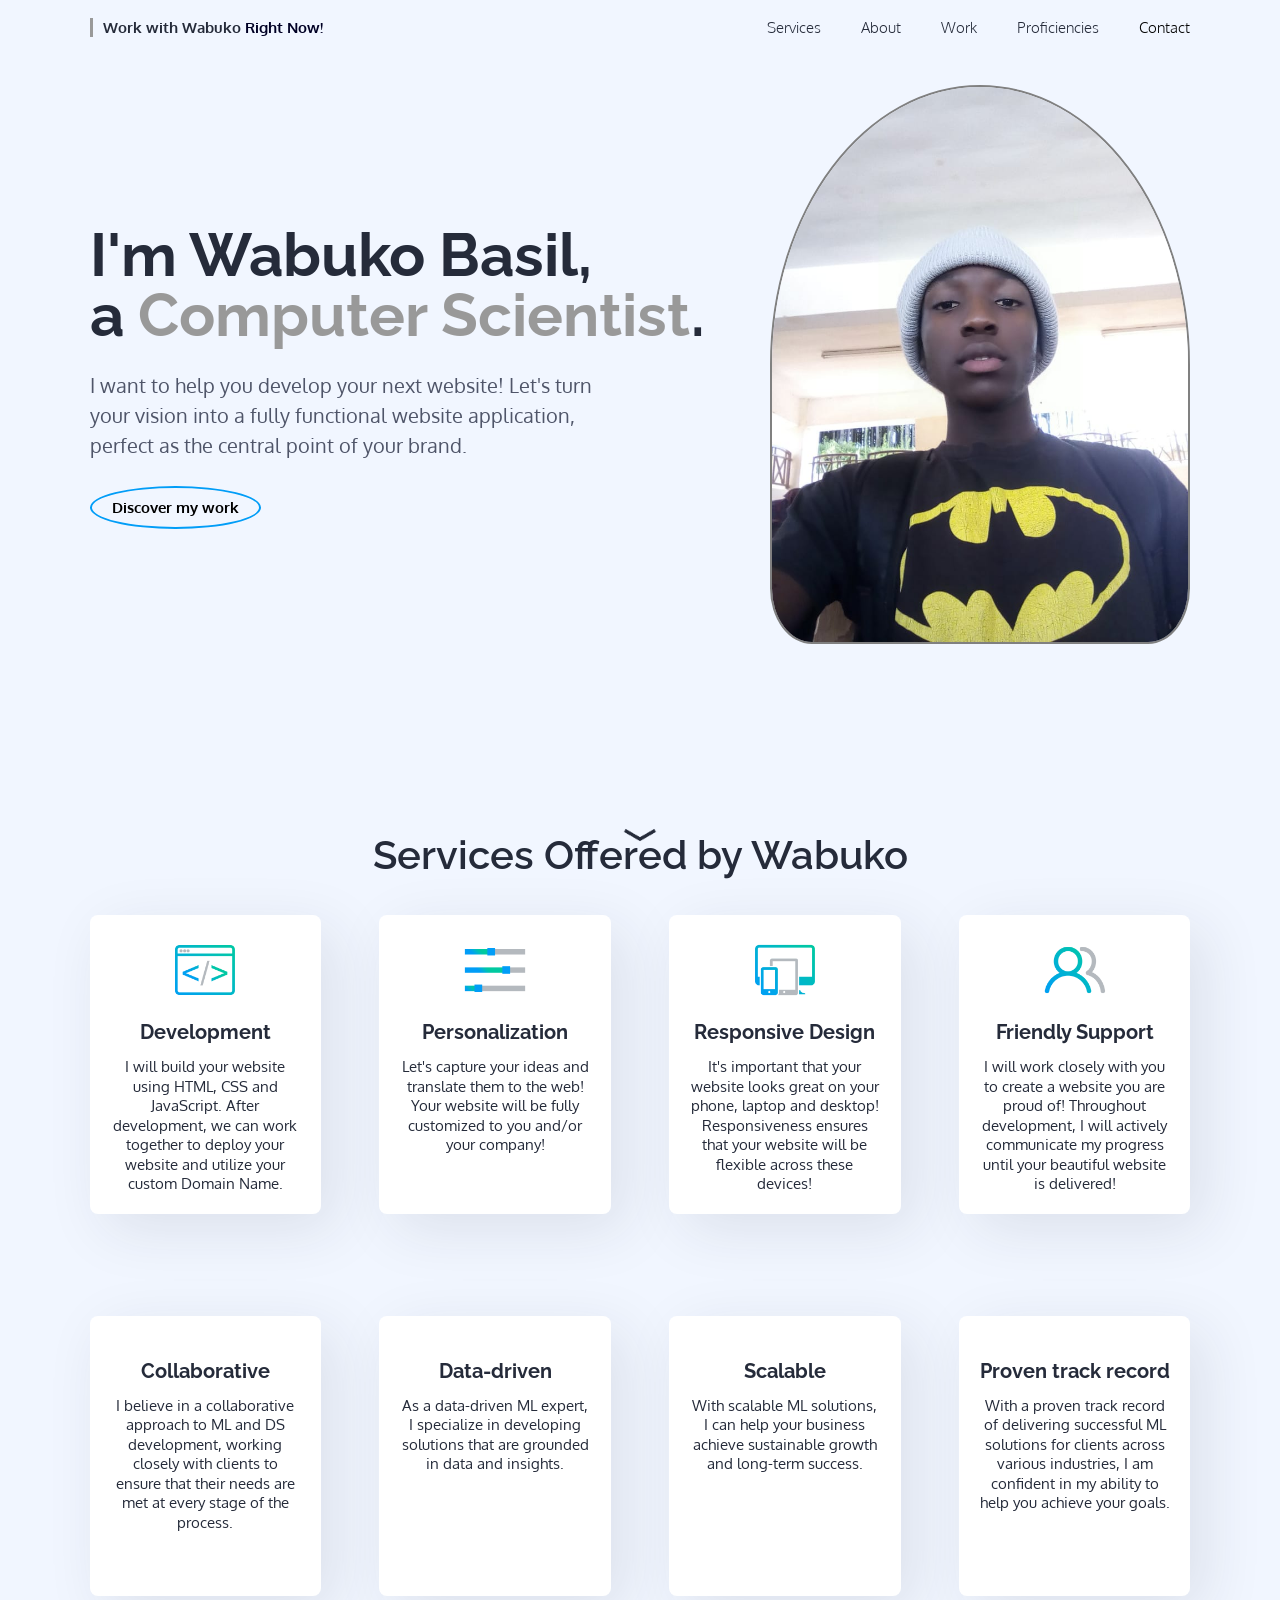
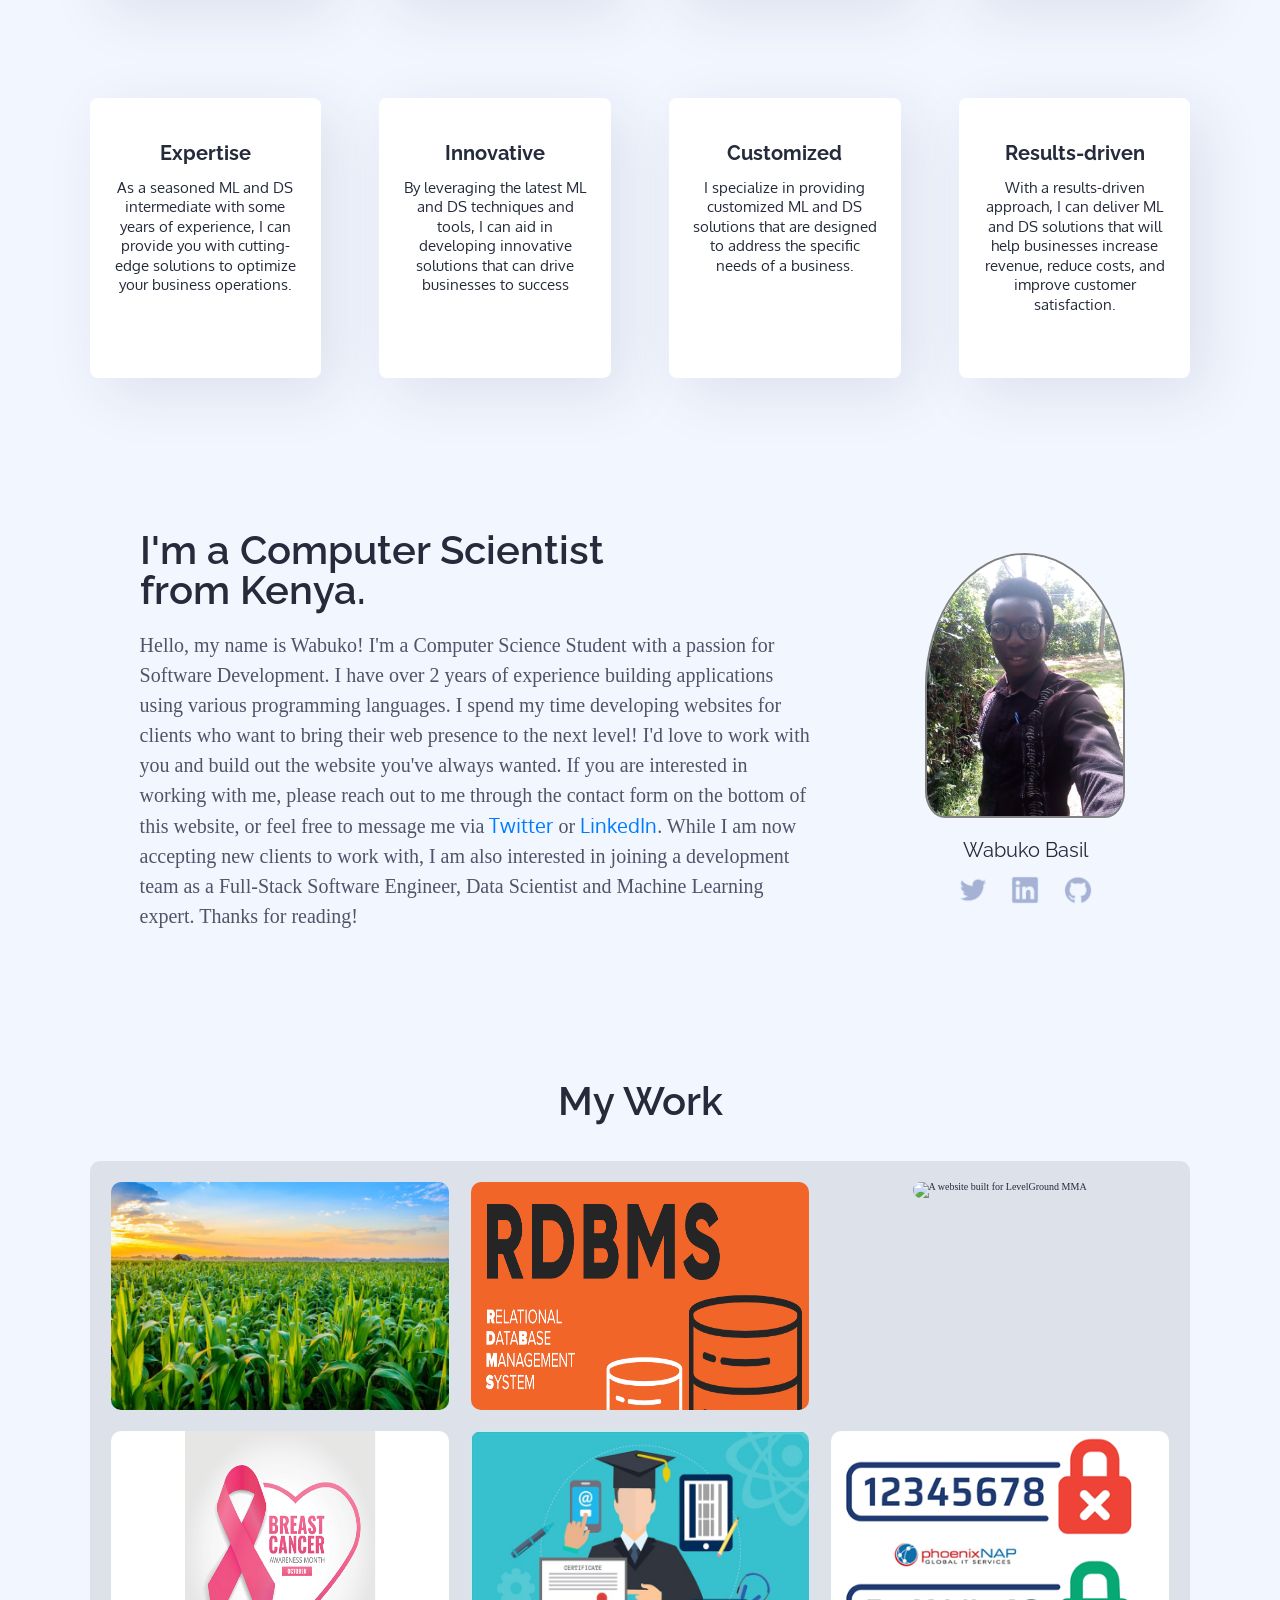
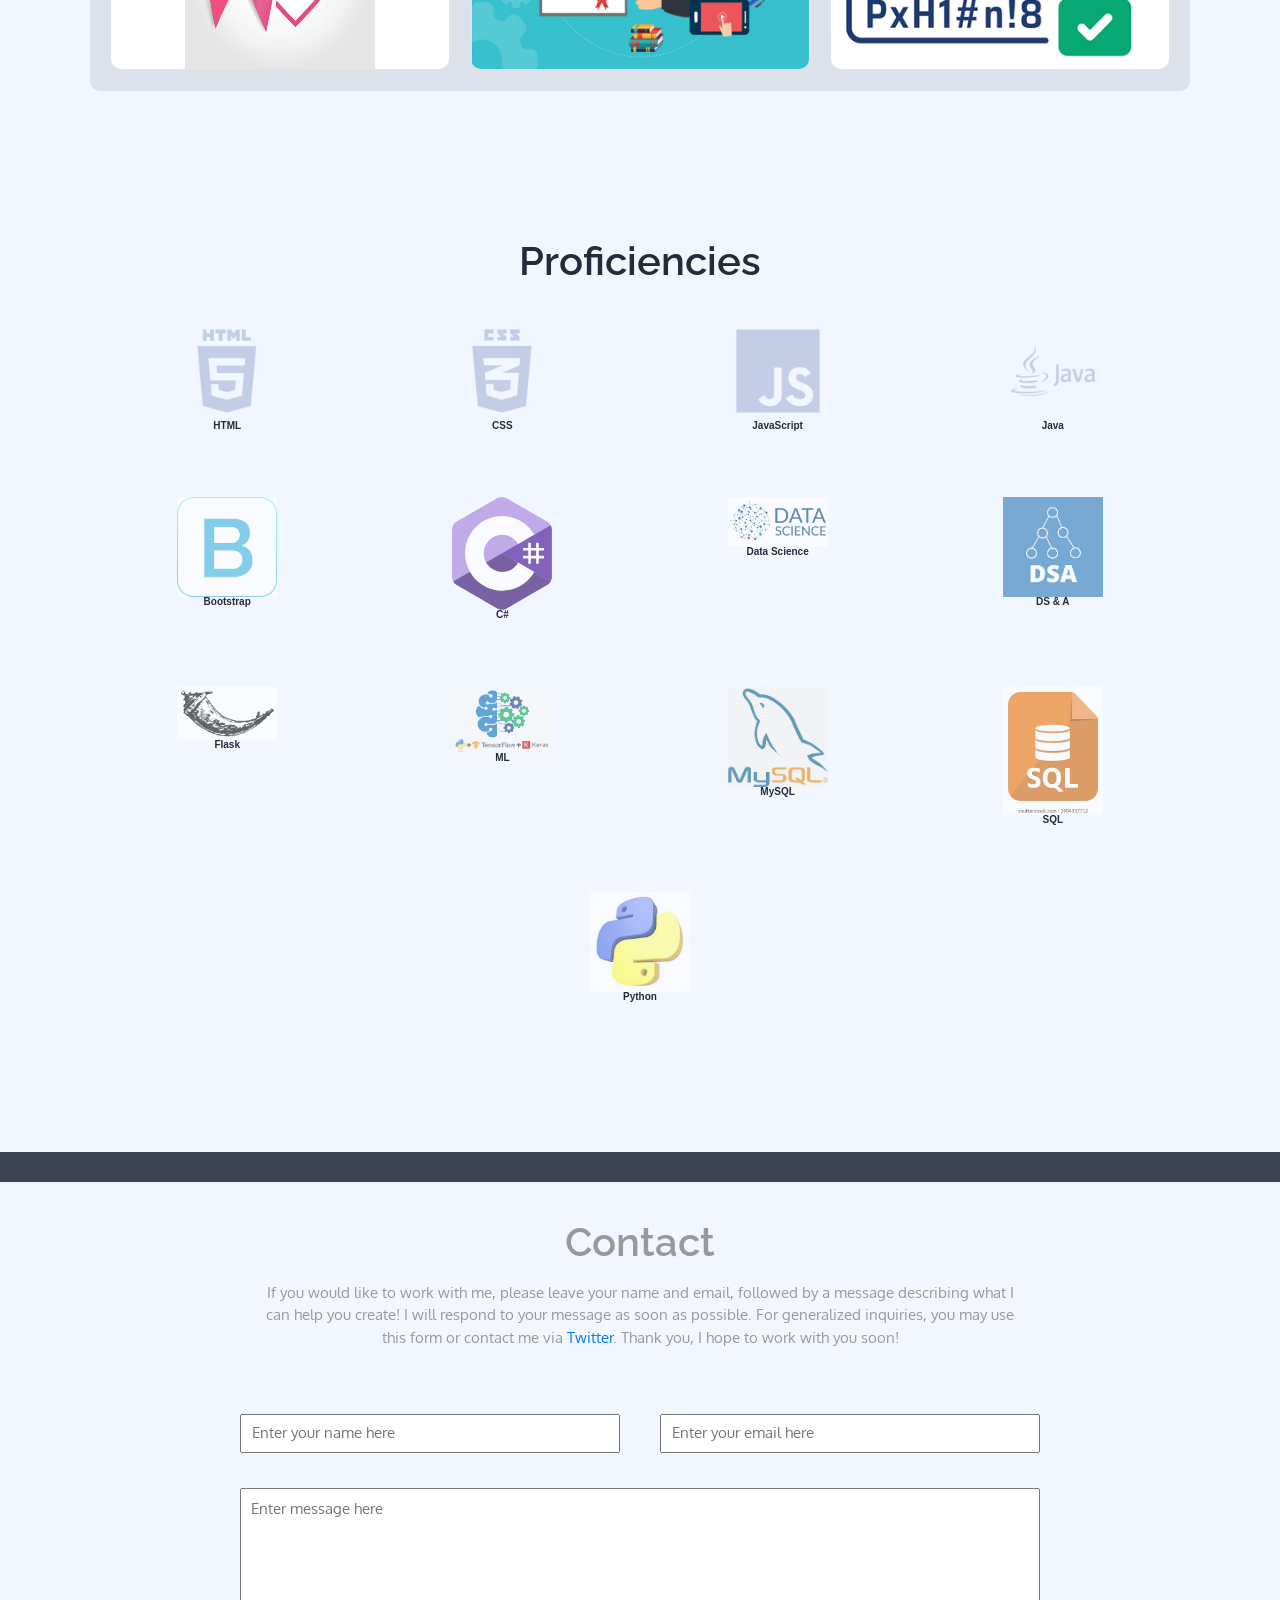
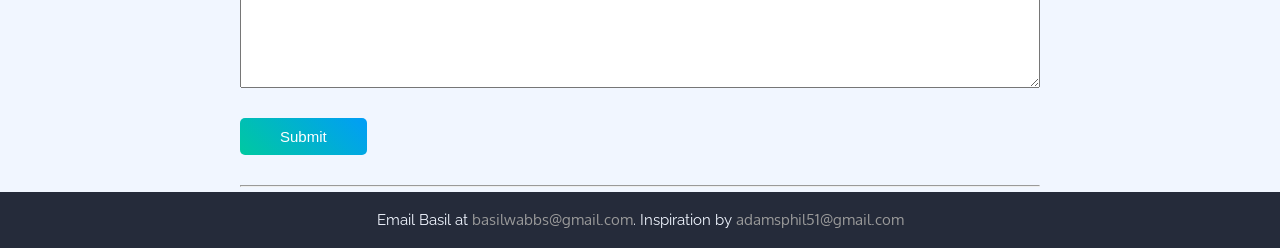
==== index.html @ 90cdf1b9 "first commit here" ====
<!DOCTYPE html>
<html lang="en">

<head>
    <meta charset="utf-8">
    <meta name="description" content="Wabuko Basil's Software Engineer Portfolio">
    <meta name="keywords" content="Software Engineer, Web Development, Build My Website, Computer Science, Wabuko Basil">
    <meta name="viewport" content="width=device-width, initial-scale=1">

    <title>Wabuko (DS & ML enthusiast)</title>

    <!-- icon -->
    <link rel="icon" href="assets/images/IMG-20210126-WA0122.jpg">

    <!-- external CSS link -->
    <link rel="stylesheet" href="css/reset.css">
    <link rel="stylesheet" href="css/style.css">

    <!-- Fonts -->
    <link rel="preconnect" href="https://fonts.googleapis.com">
    <link rel="preconnect" href="https://fonts.gstatic.com" crossorigin>
    <link href="https://fonts.googleapis.com/css2?family=Oxygen:wght@300;400;700&family=Raleway:wght@100;200;300;400;500;600;700;800;900&display=swap" rel="stylesheet">
</head>

<body>
    <header class="primary-header">
        <nav class="primary-nav spacing">
            <ul class="nav-list">
                <li class="mobile-disapear">
                    <a id="work-with-me" href="#contact"><span id="with-one">Work with Wabuko <span id="with-four">Right Now!</span></a>
                </li>
                <li>
                    <ul class="inner-list">
                        <li>
                            <a href="#services">Services</a>
                        </li>
                        <li>
                            <a href="#about">About</a>
                        </li>
                        <li>
                            <a href="#work">Work</a>
                        </li>
                        <li class="hide-mobile">
                            <a href="#proficiencies">Proficiencies</a>
                        </li>
                        <li>
                            <a id="contact-button" href="#contact">Contact</a>
                        </li>
                    </ul>
                </li>
            </ul>
        </nav>
    </header>

    <main class="main spacing">
        <section class="main-content">
            <section class="main-text">
                <h1 class="title">I'm Wabuko Basil,<br class="break"> a <span class="engineer gradient-text">Computer Scientist</span>.</h1>
                <p class="info">I want to help you develop your next website! Let's turn <br class="break">your vision into a fully functional website application, <br class="break">perfect as the central point of your brand.</p>
            </section>

            <div class="main-button">
                <a id="discover" href="#work">Discover my work</a>
            </div>

            <a href="#services-heading"><img id="arrow" src="assets/icons/arrow.png" alt="arrow"></a>
        </section>

        <div class="main-image">
            <img class="me" src="assets/images/IMG-20210126-WA0122.jpg" alt="picture of Wabuko Basil, a Computer Scientist">
        </div>
    </main>

    <section id="services" class="services">
        <h2 id="services-heading">Services Offered by Wabuko</h2>
        <div class="services-container spacing">
            <div class="service-div shadow">
                <img class="icon" src="assets/icons/development.png" alt="customization icon">
                <h3 class="service-title">Development</h3>
                <p class="service-p">I will build your website using HTML, CSS and JavaScript. After development, we can work together to deploy your website and utilize your custom Domain Name.</p>
            </div>
            <div class="service-div shadow">
                <img class="icon" src="assets/icons/adjustment.png" alt="customization icon">
                <h3 class="service-title">Personalization</h3>
                <p class="service-p">Let's capture your ideas and translate them to the web! Your website will be fully customized to you and/or your company!</p>
            </div>
            <div class="service-div shadow">
                <img class="icon" src="assets/icons/responsive.png" alt="responsive design icon">
                <h3 class="service-title">Responsive Design</h3>
                <p class="service-p">It's important that your website looks great on your phone, laptop and desktop! Responsiveness ensures that your website will be flexible across these devices!</p>
            </div>
            <div class="service-div shadow">
                <img class="icon" src="assets/icons/communication.png" alt="communication icon">
                <h3 class="service-title">Friendly Support</h3>
                <p class="service-p">I will work closely with you to create a website you are proud of! Throughout development, I will actively communicate my progress until your beautiful website is delivered!</p>
            </div>
        </div>
    </section>

    <!-- What I can do using Python and other Programming Languages -->
    <section id="services" class="services">
        <div class="services-container spacing">
            <div class="service-div shadow">
                <img class="icon" src="" alt="">
                <h3 class="service-title">Collaborative</h3>
                <p class="service-p">I believe in a collaborative approach to ML and DS development, working closely with clients to ensure that their needs are met at every stage of the process.</p>
            </div>
            <div class="service-div shadow">
                <img class="icon" src="" alt="">
                <h3 class="service-title">Data-driven</h3>
                <p class="service-p">As a data-driven ML expert, I specialize in developing solutions that are grounded in data and insights.</p>
            </div>
            <div class="service-div shadow">
                <img class="icon" src="" alt="">
                <h3 class="service-title">Scalable</h3>
                <p class="service-p">With scalable ML solutions, I can help your business achieve sustainable growth and long-term success.</p>
            </div>
            <div class="service-div shadow">
                <img class="icon" src="" alt="">
                <h3 class="service-title">Proven track record</h3>
                <p class="service-p">With a proven track record of delivering successful ML solutions for clients across various industries, I am confident in my ability to help you achieve your goals.</p>
            </div>
        </div>
    </section>

    <section id="services" class="services">
        <div class="services-container spacing">
            <div class="service-div shadow">
                <img class="icon" src="" alt="">
                <h3 class="service-title">Expertise</h3>
                <p class="service-p">As a seasoned ML and DS intermediate with some years of experience, I can provide you with cutting-edge solutions to optimize your business operations.</p>
            </div>
            <div class="service-div shadow">
                <img class="icon" src="" alt="">
                <h3 class="service-title">Innovative</h3>
                <p class="service-p">By leveraging the latest ML and DS techniques and tools, I can aid in developing innovative solutions that can drive businesses to success</p>
            </div>
            <div class="service-div shadow">
                <img class="icon" src="" alt="">
                <h3 class="service-title">Customized</h3>
                <p class="service-p">I specialize in providing customized ML and DS solutions that are designed to address the specific needs of a business.</p>
            </div>
            <div class="service-div shadow">
                <img class="icon" src="" alt="">
                <h3 class="service-title">Results-driven</h3>
                <p class="service-p">With a results-driven approach, I can deliver ML and DS solutions that will help businesses increase revenue, reduce costs, and improve customer satisfaction.</p>
            </div>
        </div>
    </section>

    <section id="about" class="about spacing">
        <div class="about-container">
            <div class="about-text">
                <h2 class="about-title">I'm a Computer Scientist <br class="break">from Kenya.</h2>
                <p class="about-info">Hello, my name is Wabuko! I'm a Computer Science Student with a passion for Software Development. I have over 2 years of experience building applications using various programming languages. I spend my time developing websites for clients who want to bring their web presence to the next level! I'd love to work with you and build out the website you've always wanted. If you are interested in working with me, please reach out to me through the contact form on the bottom of this website, or feel free to message me via <a id="keimmdk" href="https://x.com/WabukoWabby/">Twitter</a> or <a id="keimmdk" href="https://www.linkedin.com/in/wabuko-wabuko-431669209/">LinkedIn</a>. While I am now accepting new clients to work with, I am also interested in joining a development team as a Full-Stack Software Engineer, Data Scientist and Machine Learning expert. Thanks for reading!</p>
            </div>
            <div class="about-image">
                <img id="wabuko-image" src="assets/images/IMG_20211107_135535.jpg" alt="image of Wabuko Basil">
                <h3 class="about-image-title">Wabuko Basil</h3>
                <div class="logos">
                    <a href="https://twitter.com/WabukoWabby/"><img class="logo" src="assets/logos/twitter.png" alt="twitter logo"></a>
                    <a href="https://www.linkedin.com/in/wabuko-basil-431669209/"><img class="logo" src="assets/logos/linkedIn.png" alt="linkedIn logo"></a>
                    <a href="https://github.com/WabukoWabuko/"><img class="logo" src="assets/logos/github.png" alt="github logo"></a>
                </div>
            </div>
        </div>
    </section>

    <section id="work" class="work spacing">
        <h2 class="work-heading">My Work</h2>
    
        <div class="column-container">
            <div class="row-container">
                <div class="row">
                    <div class="overlay">
                        <h4 class="overlay-title">Agricultural Output</h4>
                        <a class="overlay-button" href="https://github.com/WabukoWabuko/AgriculturalOutputFromSoilAssessment">
                            <!---https://github.com/brianschnee/hair-salon---><span>GitHub</span></a>
                    </div>
                    <img class="project" src="assets/images/my-work/crops.jpg" alt="A website Wabuko Basil created for Ayesha Hair Salon">
                </div>
                <div class="row">
                    <div class="overlay">
                        <h4 class="overlay-title">RDBMS</h4>
                        <a class="overlay-button green" href="https://github.com/WabukoWabuko/RDBMS"><!---https://github.com/brianschnee/source-layout---><span>GitHub</span></a>
                    </div>
                    <img class="project" src="assets/images/my-work/RDBMS.png" alt="A website Wabuko Basil created for Source">
                </div>
                <div class="row">
                    <div class="overlay">
                        <h4 class="overlay-title">GYM</h4>
                        <a class="overlay-button" href="https://github.com/WabukoWabuko/GymManagementSys"><!---https://github.com/brianschnee/level-ground-layout---><span>GitHub</span></a>
                    </div>
                    <img class="project" src="assets/images/my-work/gym.jpg" alt="A website built for LevelGround MMA">
                </div>
            </div>
            <div class="row-container">
                <div class="row">
                    <div class="overlay">
                        <h4 class="overlay-title">Breast Cancer Prediction</h4>
                        <a class="overlay-button green" href="https://github.com/WabukoWabuko/BreastCancerPredictionUsingMLA"><!----https://github.com/brianschnee/wii--><span>GitHub</span></a>
                    </div>
                    <img class="project" src="assets/images/my-work/BreastCancer.gif" alt="A nintendo wii for the web created by Wabuko Basil">
                </div>
                <div class="row">
                    <div class="overlay">
                        <h4 class="overlay-title">Registration system</h4>
                        <a class="overlay-button" href="https://github.com/WabukoWabuko/StudentRegistrationSystem"><!---https://github.com/brianschnee/tech-crunch-clone---><span>GitHub</span></a>
                    </div>
                    <img class="project" src="assets/images/my-work/regSys.png" alt="TechCrunch website clone project by Wabuko Basil">
                </div>  
                <div class="row">
                    <div class="overlay">
                        <h4 class="overlay-title">Password Generator</h4>
                        <a class="overlay-button green" href="https://github.com/WabukoWabuko/Password-Generator-"><!---https://github.com/brianschnee/bbc-website-clone---><span>GitHub</span></a>
                    </div>
                    <img class="project" src="assets/images/my-work/password.png" alt="BBC website clone project by Wabuko Basil">
                </div>
            </div>
        </div>
    </section>

    <section id="proficiencies" class="proficiencies spacing">
        <h2 class="proficiency-heading">Proficiencies</h2>

        <section class="list-container">
            <ul class="p-list">
                <li>
                    <img class="p-logo" src="assets/logos/html.png" alt="html logo">
                    <span class="p-span">HTML</span>
                </li>
                <li>
                    <img class="p-logo" src="assets/logos/css.png" alt="css logo">
                    <span class="p-span">CSS</span>
                </li>
                <li>
                    <img class="p-logo" src="assets/logos/js.png" alt="javascript logo">
                    <span class="p-span">JavaScript</span>
                </li>
                <li>
                    <img class="p-logo" src="assets/logos/java.png" alt="java logo">
                    <span class="p-span">Java</span>
                </li>
                <!-- <li>
                    <img class="p-logo" src="assets/logos/ps.png" alt="photoshop logo">
                    <span class="p-span">Photoshop</span>
                </li> -->
            </ul>
        </section>

        <section class="list-container">
            <ul class="p-list">
                <li>
                    <img  style="padding-top: 50pt;" class="p-logo" src="assets/logos/bootstrap.png" alt="html logo">
                    <span class="p-span">Bootstrap</span>
                </li>
                <!-- <li>
                    <img style="padding-top: 50pt;" class="p-logo" src="assets/logos/C.png" alt="css logo">
                    <span class="p-span">C</span>
                </li> -->
                <li>
                    <img style="padding-top: 50pt;" class="p-logo" src="assets/logos/c-sharp-c.svg" alt="javascript logo">
                    <span class="p-span">C#</span>
                </li>
                <li>
                    <img style="padding-top: 50pt;" class="p-logo" src="assets/logos/DS.png" alt="java logo">
                    <span class="p-span">Data Science</span>
                </li>
                <li>
                    <img style="padding-top: 50pt;" class="p-logo" src="assets/logos/DSA.png" alt="photoshop logo">
                    <span class="p-span">DS & A</span>
                </li>
            </ul>
        </section>

        <section class="list-container">
            <ul class="p-list">
                <li>
                    <img style="padding-top: 50pt;" class="p-logo" src="assets/logos/flask.png" alt="html logo">
                    <span class="p-span">Flask</span>
                </li>
                <li>
                    <img style="padding-top: 50pt;" class="p-logo" src="assets/logos/ML.png" alt="css logo">
                    <span class="p-span">ML</span>
                </li>
                <!-- <li>
                    <img style="padding-top: 50pt;" class="p-logo" src="assets/logos/mongoDB.png" alt="javascript logo">
                    <span class="p-span">MongoDB</span>
                </li> -->
                <li>
                    <img style="padding-top: 50pt;" class="p-logo" src="assets/logos/MySQL.png" alt="java logo">
                    <span class="p-span">MySQL</span>
                </li>
                <li>
                    <img style="padding-top: 50pt;" class="p-logo" src="assets/logos/SQL.jpg" alt="photoshop logo">
                    <span class="p-span">SQL</span>
                </li>
            </ul>
        </section>

        <section class="list-container">
            <ul class="p-list">
                <!-- <li>
                    <img style="padding-top: 50pt;" class="p-logo" src="assets/logos/postgreSQL.png" alt="html logo">
                    <span class="p-span">PostgreSQL</span>
                </li>
                <li>
                    <img style="padding-top: 50pt;" class="p-logo" src="assets/logos/SQL.jpg" alt="css logo">
                    <span class="p-span">SQL</span>
                </li>
                <li>
                    <img style="padding-top: 50pt;" class="p-logo" src="assets/logos/VB.png" alt="javascript logo">
                    <span class="p-span">Visual Basic</span>
                </li> -->
                <li>
                    <img style="padding-top: 50pt;" class="p-logo" src="assets/logos/python.jpg" alt="javascript logo">
                    <span class="p-span">Python</span>
                </li>
            </ul>
        </section>
    </section>

    <section id="contact" class="contact">
        <div class="container">
            <div class="contact-heading">
                <h2 class="gradient-text">Contact</h2>
                <p class="contact-p">If you would like to work with me, please leave your name and email, followed by a message describing what I can help you create! I will respond to your message as soon as possible. For generalized inquiries, you may use this form or contact me via <a href="https://twitter.com/WabukoWabby/"><span id="keimmdk">Twitter</span></a>. Thank you, I hope to work with you soon!</p>
            </div>
            <form class="form spacing" action="POST" data-netlify="true">
                <div>
                    <div class="person">
                        <section class="name">
                            <label class="label" for="name-input">Name</label>
                            <input id="name-input" type="text" name="name" placeholder="Enter your name here">
                        </section>
        
                        <section class="email">
                            <label class="label" for="email-input">Email</label>
                            <input id="email-input" type="email" name="email" placeholder="Enter your email here">
                        </section>
                    </div>
    
                    <section class="message">
                        <label class="label" for="message-area">Message</label>
                        <textarea id="message-area" name="message" placeholder="Enter message here"></textarea>
                    </section>
                </div>

                <button class="submit" type="submit">Submit</button>
            </form>

            <hr class="line">
        </div>
    </section>

    <footer class="footer">
        <h4 class="page-author">Email Basil at <a href="mailto:basilwabbs@gmail.com"><span class="gradient-text">basilwabbs@gmail.com</span></a>. Inspiration by <a class="author gradient-text" href="mailto:adamsphil51@gmail.com"><span>adamsphil51@gmail.com</span></a></h4>
    </footer>

    <script type="text/javascript" src="js/main.js"></script>
</body>

</html>
---- css/style.css ----
/* Box Model Hack */
* {
    box-sizing: border-box;
}

/* Clear fix hack */
.clearfix:after {
    content: ".";
    display: block;
    clear: both;
    visibility: hidden;
    line-height: 0;
    height: 0;
}

.clear {
    clear: both;
}

/*
================= Base Styles =================
*/

html {
    font-size: 62.5%;
    color: #252b3a;
}

body {
    background: #f1f6ff;
}

a {
    color: #252b3a;
    text-decoration: none;
}

li {
    list-style: none;
}

a, p, li, label, input::placeholder, textarea::placeholder {
    font-family: 'Oxygen', sans-serif;
}

::placeholder {
    font-size: 1.5rem;
}

h1, h2, h3, h4, h5, h6 {
    font-family: 'Raleway', sans-serif;
}

h2 {
    font-weight: 600;
    font-size: 4rem;
}

.spacing {
    margin: 0 7%;
}

#keimmdk{
    color: #007bff;
}
.gradient-text {
  background-image: linear-gradient(135deg, #999999, #999999);
  
  -webkit-background-size: 100%;
  -moz-background-size: 100%;
  -o-background-size: 100%;
  background-size: 100%;
  
  background-repeat: repeat;
  
  -webkit-background-clip: text;
  -moz-background-clip: text;
  background-clip: text;

  box-decoration-break: clone;
  -webkit-box-decoration-break: clone;
  
  -webkit-text-fill-color: transparent;
  -moz-text-fill-color: transparent;
}

.shadow {
    box-shadow: 1.5rem 1.5rem 6rem rgba(37,43,58, .1);
}

/*
================= Layout =================
*/

.nav-list,
.inner-list {
    display: flex;
}

.nav-list {
    justify-content: space-between;
}
.inner-list {
    justify-content: flex-end;
}

/*
================= Additional =================
*/

/*
----------------- Header -----------------
*/

.primary-header {
    margin: 2rem 0;
}

/* - - - - - - nav - - - - - - */


.nav-list li {
    font-size: 1.5rem;
    font-weight: 300;
}

.inner-list li {
    padding: 0 2rem;
}

.inner-list li:last-child {
    padding-right: 0;
}


#work-with-me {
    font-weight: 700;
    padding-left: 1rem;
    border-left: .3rem solid #999999;
}

#contact-button {
    color: black;
}
/*
----------------- Main -----------------
*/

.main {
    display: flex;
    justify-content: space-between;
    margin-top: 5rem;
    margin-bottom: 5rem;
    height: 70rem;
}

.main-content {
    max-width: 70%;
    margin: 14rem 0;
}

.main-text {
    margin-bottom: 4rem;
}

.title {
    font-weight: 700;
    font-size: 6rem;
    margin-bottom: 2.5rem;
}

.engineer {
    padding-right: .1rem;
}

.info {
    color: #4f5569;
    font-weight: 400;
    font-size: 2rem;
    line-height: 1.5;
}

#discover {
    font-weight: bold;
    font-size: 1.5rem;
    color: black;
    padding: 1rem 2rem;
    border-radius: 50%;
    border: 2pt solid #019df7;
}

/* - - - - - main image - - - - - */

.me {
    width: 42rem;
    border-top-left-radius: 50%;
    border-top-right-radius: 50%;
    border-bottom-left-radius: 10%;
    border-bottom-right-radius: 10%;
    border: 2pt solid grey;
}

#arrow {
    position: absolute;
    left: 50%;
    transform: translate(-50%);
    width: 5rem;
    top: 90%;
}

/*
----------------- Services -----------------
*/

.services {
    text-align: center;
    margin-bottom: 10.2rem;
}

#services-heading {
    margin-bottom: 4rem;
}

.services-container {
    display: flex;
    justify-content: space-between;
}

.service-div {
    background: white;
    padding: 2rem;
    max-width: 21%;
    border-radius: .8rem;
    min-height: 28rem;
}

.service-title {
    font-weight: 700;
    font-size: 2rem;
    margin: 1.5rem 0;
}

.service-p {
    font-size: 1.5rem;
    line-height: 1.3;
}

.icon {
    width: 7rem;
}

/*
----------------- About -----------------
*/

.about-container {
    display: flex;
    justify-content: space-around;
    align-items: center;
    margin: 10rem 0;
}

.about-text,
.about-image {
    padding: 5rem;
}

.about-text {
    flex-basis: 70%;
}

.about-image {
    flex-basis: 30%;
}

.about-title {
    margin-bottom: 2rem;
}

.about-info {
    font-family: New-Times-Roman;
    font-size: 2rem;
    line-height: 1.5;
    color: #4f5569;
}

.about-image {
    text-align: center;
}

#wabuko-image {
    width: 20rem;
    border-top-right-radius: 50%;
    border-top-left-radius: 50%;
    border-bottom-right-radius: 10%;
    border-bottom-left-radius: 10%;
    border: 2pt solid grey;
    margin-bottom: 2rem;
}

@keyframes turn-in {
    0% {
        transform: rotate(25deg);
    }

    100% {
        transform: rotate(0deg);
    }
}

.about-image-title {
    font-size: 2rem;
    margin-bottom: 1.5rem;
}


.logo {
    margin: 0 1rem;
    width: 3rem;
    height: 3rem;
}

/*
----------------- Work -----------------
*/

.work {
    text-align: center;
    /* margin-top: 3rem; */
    margin-bottom: 15rem;
}

.column-container {
    display: flex;
    flex-direction: column;
    background: rgba(37, 43, 56, 0.1);
    border-radius: 1rem;
    padding: 1%;
    margin-top: 4rem;
}

.row-container {
    display: flex;
}

.row {
    display: inline-block;
    position: relative;
    width: 33%;
    margin: 1%;
}

.project {
    width: 100%;
    height: 100%;
    border-radius: 1rem;
}

.overlay {
    position: absolute;
    z-index: 2;

    width: 100%;
    height: 100%;

    background: transparent;
    color: transparent;

    overflow: hidden;

    border-radius: 1rem;
}

.overlay:hover {
    background: rgba(37,43,58, .8);
    color: white;
}

.overlay-button {
    color: transparent;
}

.overlay:hover * {
    color: white;
}

.overlay-title {
    font-size: 3rem;
    margin: 20% 0 5% 0;
}

.overlay:hover .overlay-button {
    font-size: 1.3rem;
    padding: 1% 2%;
    border: .2rem solid #019df7;
    border-radius: .5rem;
}

.overlay:hover .green {
    border-color: #00c9a0;
}
/*
----------------- Proficiencies -----------------
*/

.proficiencies {
    /* margin-top: 8rem; */
    margin-bottom: 15rem;
    text-align: center;
}

.proficiency-heading {
    margin-bottom: 4rem;
}

.p-list,
.p-list li {
    display: flex;
}

.p-list {
    justify-content: space-around;
}

.p-list li {
    flex-direction: column;
}

.p-logo {
    width: 10rem;
    opacity: .6;
}

.p-span {
    color: #252b3a;
    font-weight: bold;
    font-family: sans-serif;
}

/*
----------------- Contact -----------------
*/

.contact {
    display: flex;
    justify-content: center;
    background: none;
    color: #f1f6ff;
    padding-top: 4rem;
    border-top: 3rem solid #3c4453;
}

/* - - - - - title - - - - - */

 .contact-heading {
    text-align: center;
} 

.contact-title {
    margin-bottom: 1rem;
}

.contact-p {
    font-size: 1.5rem;
    line-height: 1.5;
    max-width: 60%;
    margin: 2rem auto 4rem auto;
    color: #999999;
}


/* - - - - - form - - - - - */

.form {
    margin: 0 auto;
    width: 80rem;
}

.person {
    display: flex;
}

.name,
.email,
.message {
    text-align: left;
    display: flex;
    flex-direction: column;
    width: 50%;
}

.name {
    margin-right: 4rem;
}

.message {
    margin-top: 1rem;
    width: 100%;
}

.label {
    font-size: 1.5rem;
    margin-bottom: 1rem;
}

#name-input,
#email-input,
#message-area {
    padding: 1rem;
}

#name-input:focus,
#email-input:focus,
#message-area:focus {
    outline: none;
    border:1px solid #00c9a0;
    box-shadow: 0 0 1rem #019df7;
    color: #252b3a;
}

#message-area {
    min-height: 20rem;
    max-height: 20rem;

    min-width: 100%;
    max-width: 100%;
}

.submit {
    font-size: 1.5rem;
    color: white;
    padding: 1rem 4rem;
    background: linear-gradient(45deg, #00c9a0, #019df7);
    border-radius: .5rem;
    border: 0;
    margin-top: 3rem;
}

.line {
    width: 80rem;
    margin-top: 3rem;
    color: #f1f6ff;
}

/*
----------------- Footer -----------------
*/

.footer {
    display: block;
    font-size: 1.5rem;
    text-align: center;
    background: #252b3a;
    padding: 2rem 0;
}

.page-author {
    color: #f1f6ff;
}

/*
----------------- Media Queries -----------------
*/

/* animation */
@media only screen and (min-width: 1100px) {
    /* header */

    #with-four {
        color: #000025;
    }

    @keyframes color-change {
        0% {
            color: #00c9a0;
        }

        50% {
            color: #019df7;
        }

        100% {
            color: #252b3a;
        }
    }

 
    @keyframes padding {
        0% {
            padding: 0 2.5rem;
        }

        100% {
            padding: 0 2rem;
        }
    }

    @keyframes remove-right {
        100% {
            padding-right: 0;
        }
    }

    @keyframes grow {
        0% {
            padding: .5rem 1rem;
            margin-left: 2rem;
        }
        100% {
            padding: 1rem 2rem;
            margin-left: 0;
        }
    }

    /* main */

    @keyframes zoom-in{
        0% {
            font-size: 2rem;
        }

        100% {
            font-size: 6rem;
        }
    }

    @keyframes zoom-out{
        0% {
            font-size: 2.1rem;
        }

        100% {
            font-size: 2rem;
        }
    }

    @keyframes grow-one {
        0% {
            width: 5rem;
        }
        100% {
            width: 18rem;
        }
    }

    @keyframes grow-two {
        0% {
            width: 1rem;
        }

        100% {
            width: 3rem;
        }
    }

    @keyframes grow-three {
        0% {
            width: 3rem;
        }

        100% {
            width: 9rem;
        }
    }

    @keyframes slide-in {
        0% {
            padding: .5rem 1rem;
            margin-left: 5rem;
        }

        100% {
            padding: 1rem 2rem;
            margin-left: 0;
        }
    }

    @keyframes enlarge{
        0% {
            width: 20rem;
        }

        100% {
            width: 42rem;
        }
    }

    #arrow {
        animation: direct-downward 1s infinite;
    }
    @keyframes direct-downward {
        0% {
            top: 90%;
        }

        100% {
            top: 93%;
        }
    }

    /* services */

    @keyframes bring-together {
        0% {
            margin: 0 1%;
        }
        100% {
            margin: 0 7%;
        }
    }

    @keyframes service-heading-grow {
        0% {
            font-size: 2rem;
        }
        100% {
            font-size: 4rem;
        }
    }

    /* about */

    @keyframes about-grow {
        0% {
            font-size: 2rem;
        }

        100% {
            font-size: 4rem;
        }
    }
}

@media screen and (min-width: 1400px) {
    #services {
        margin-top: 20rem;
    }
}

@media screen and (max-width: 1099px) {
    h2 {
        font-size: 2.5rem;
    }

    /* spacings */
    .about-text {
        padding: 0;
    }
    .work,
    #proficiencies {
        margin-bottom: 5rem;
    }

    /* main */

    .main {
        margin-top: 5rem;
        margin-bottom: 0;
        justify-content: center;
        flex-direction: column-reverse;
    }

    .main-content {
        margin: 2rem 0 0 0;
        max-width: none;
    }

    .main-text {
        text-align: center;
    }

    .title {
        font-size: 4rem;
        margin-bottom: 0;
        padding-bottom: 3rem;
    }

    .main-button {
        text-align: center;
    }

    .main-image {
        border-top-right-radius: 50%;
        border-top-left-radius: 50%;
        display: flex;
        justify-content: center;
    }

    .me {
        width: 15rem;
    }

    #circle-one,
    #circle-two,
    #circle-three,
    #arrow {
        display: none;
    }

    /* services section */

    .service-div {
        min-height: 24rem;
    }
    .icon {
        width: 5rem;
    }
    .service-title {
        font-size: 1.5rem;
    }
    .service-p {
        font-size: 1rem;
    }

    /* about section */

    .about-title {
        font-size: 3rem;
    }

    .about-container {
        flex-direction: column-reverse;
        text-align: center;
        margin-bottom: 5rem;
    }

    /* work section */

    .column-container {
        padding-right: 3%;
    }

    .row-container {
        flex-direction: column;
    }
    .row {
        width: 100%;
    }
}

@media screen and (max-width: 975px) {
    .nav-list {
        justify-content: center;
    }

    .inner-list li {
        padding: 0 1rem;
    }

    .mobile-disapear {
        display: none;
    }

    .form,
    .line {
        width: 80%;
    }
    .footer {
        font-size: 1.25rem;
    }


    /* services section */
    .services-container {
        justify-content: center;
        flex-wrap: wrap;
    }
    .service-div {
        max-width: 40%;
        margin: 2rem;
    }
    #services-heading {
        margin: 10rem 0 2rem 0;
    }
}

@media screen and (max-width: 700px) {

    /* proficiencies */
    .p-logo {
        width: 6rem;
    }

    .hide-mobile {
        display: none;
    }

    /* form */
    .name,
    .email {
        width: 100%;
    }

    .email {
        margin-top: 1rem;
    }

    .person {
        flex-direction: column;
    }
    .submit {
        width: 100%;
    }

    .contact-p,
    .page-author {
        max-width: 80%;
    }

    .page-author {
        margin: 0 auto;
    }


    /* services */
    .services {
        margin-bottom: 1rem;
    }
    .service-div {
        min-width: 80%;
    }
    .service-title {
        font-size: 2rem;
    }
    .service-p {
        font-size: 1.5rem;
    }

    /* about */
    .about-container {
        margin-top: 2rem;
    }
}

@media screen and (max-width: 600px) {
    .break {
        display: none;
    }
}

@media screen and (max-width: 400px) {
    .title {
        font-size: 3.5rem;
    }
}
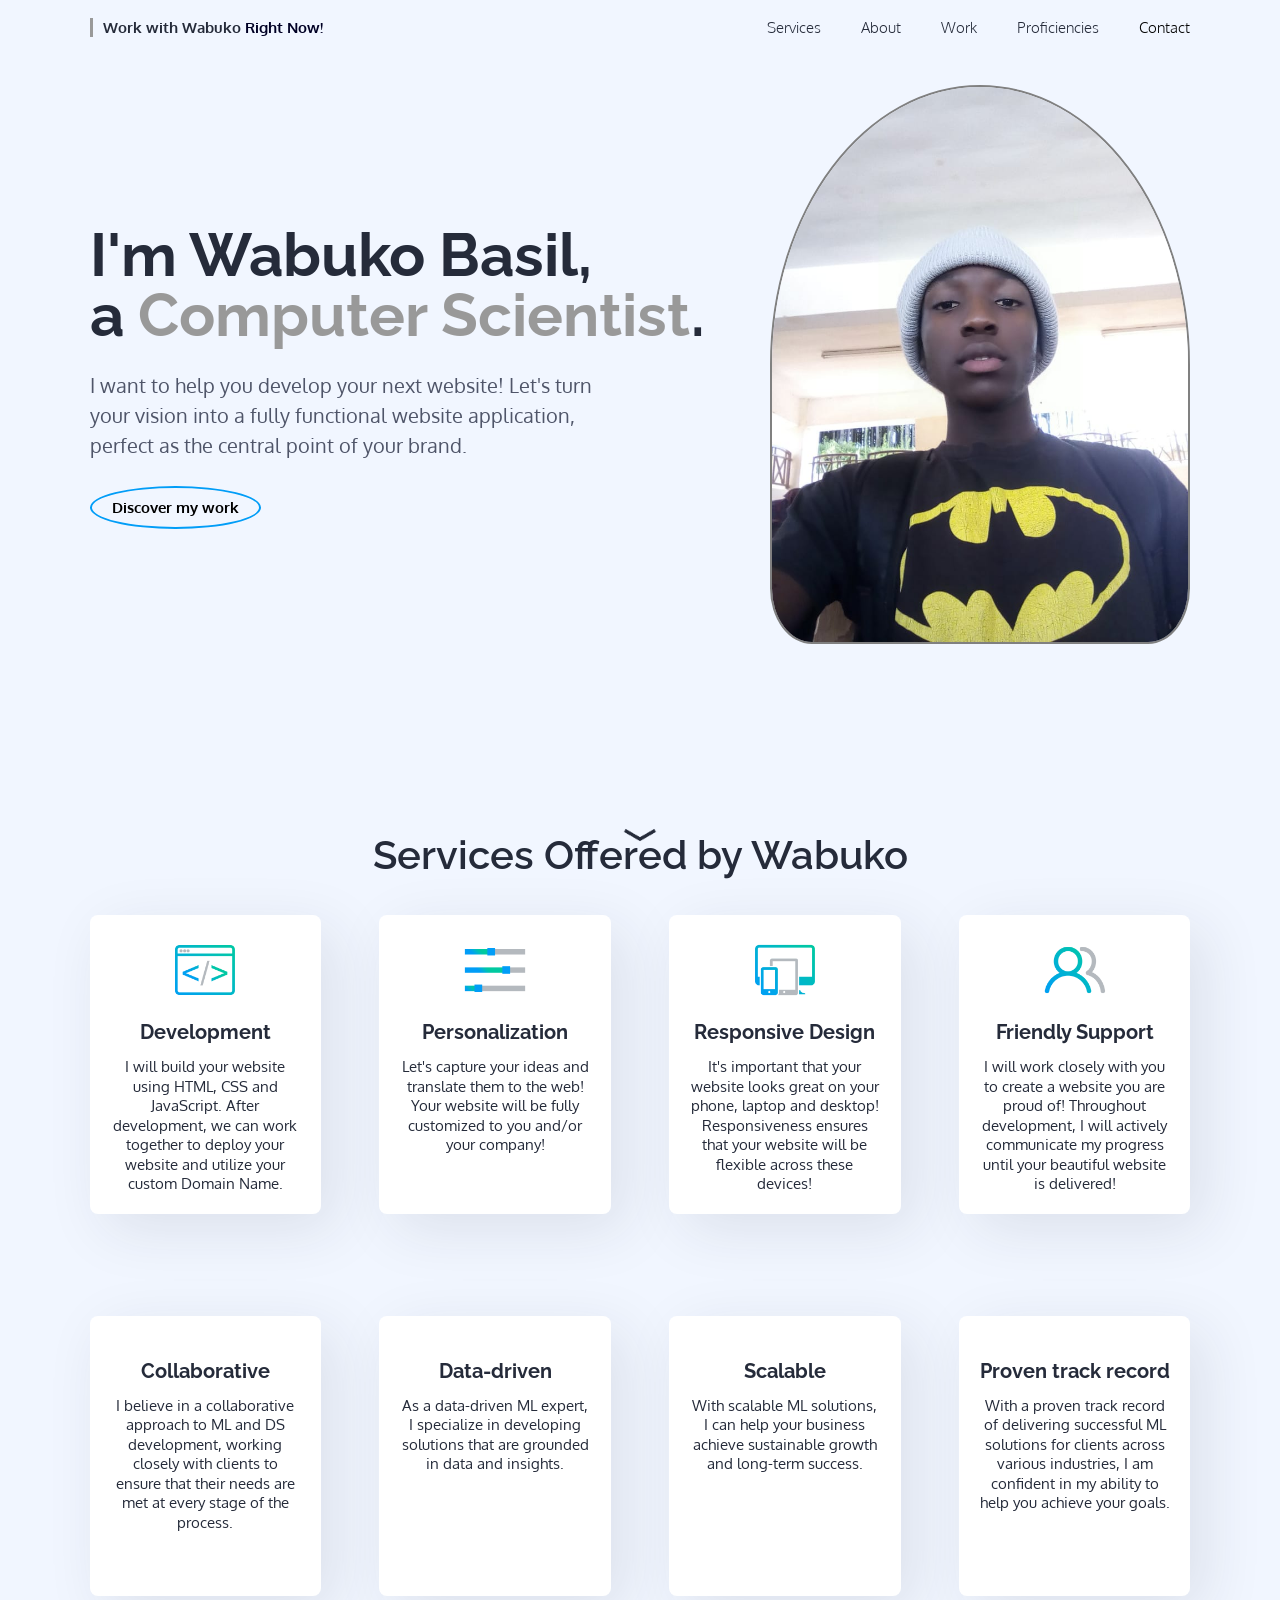
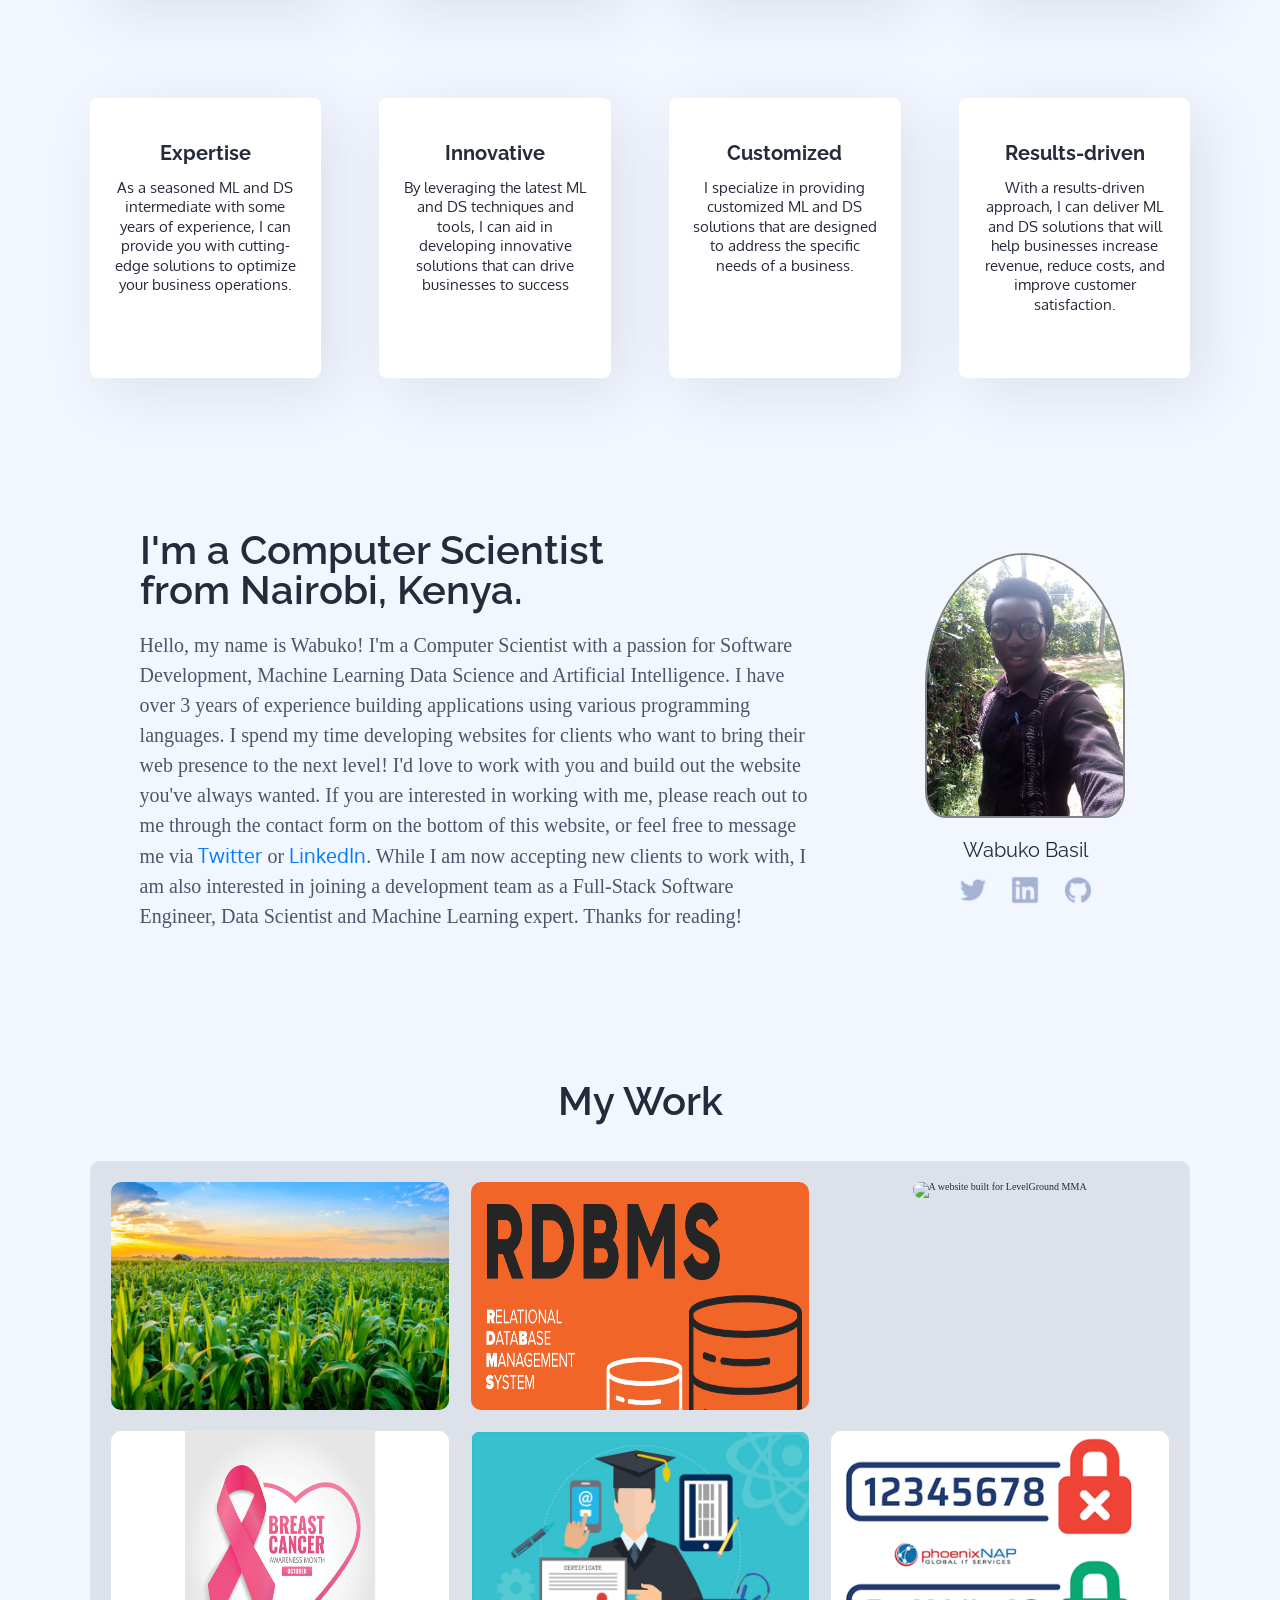
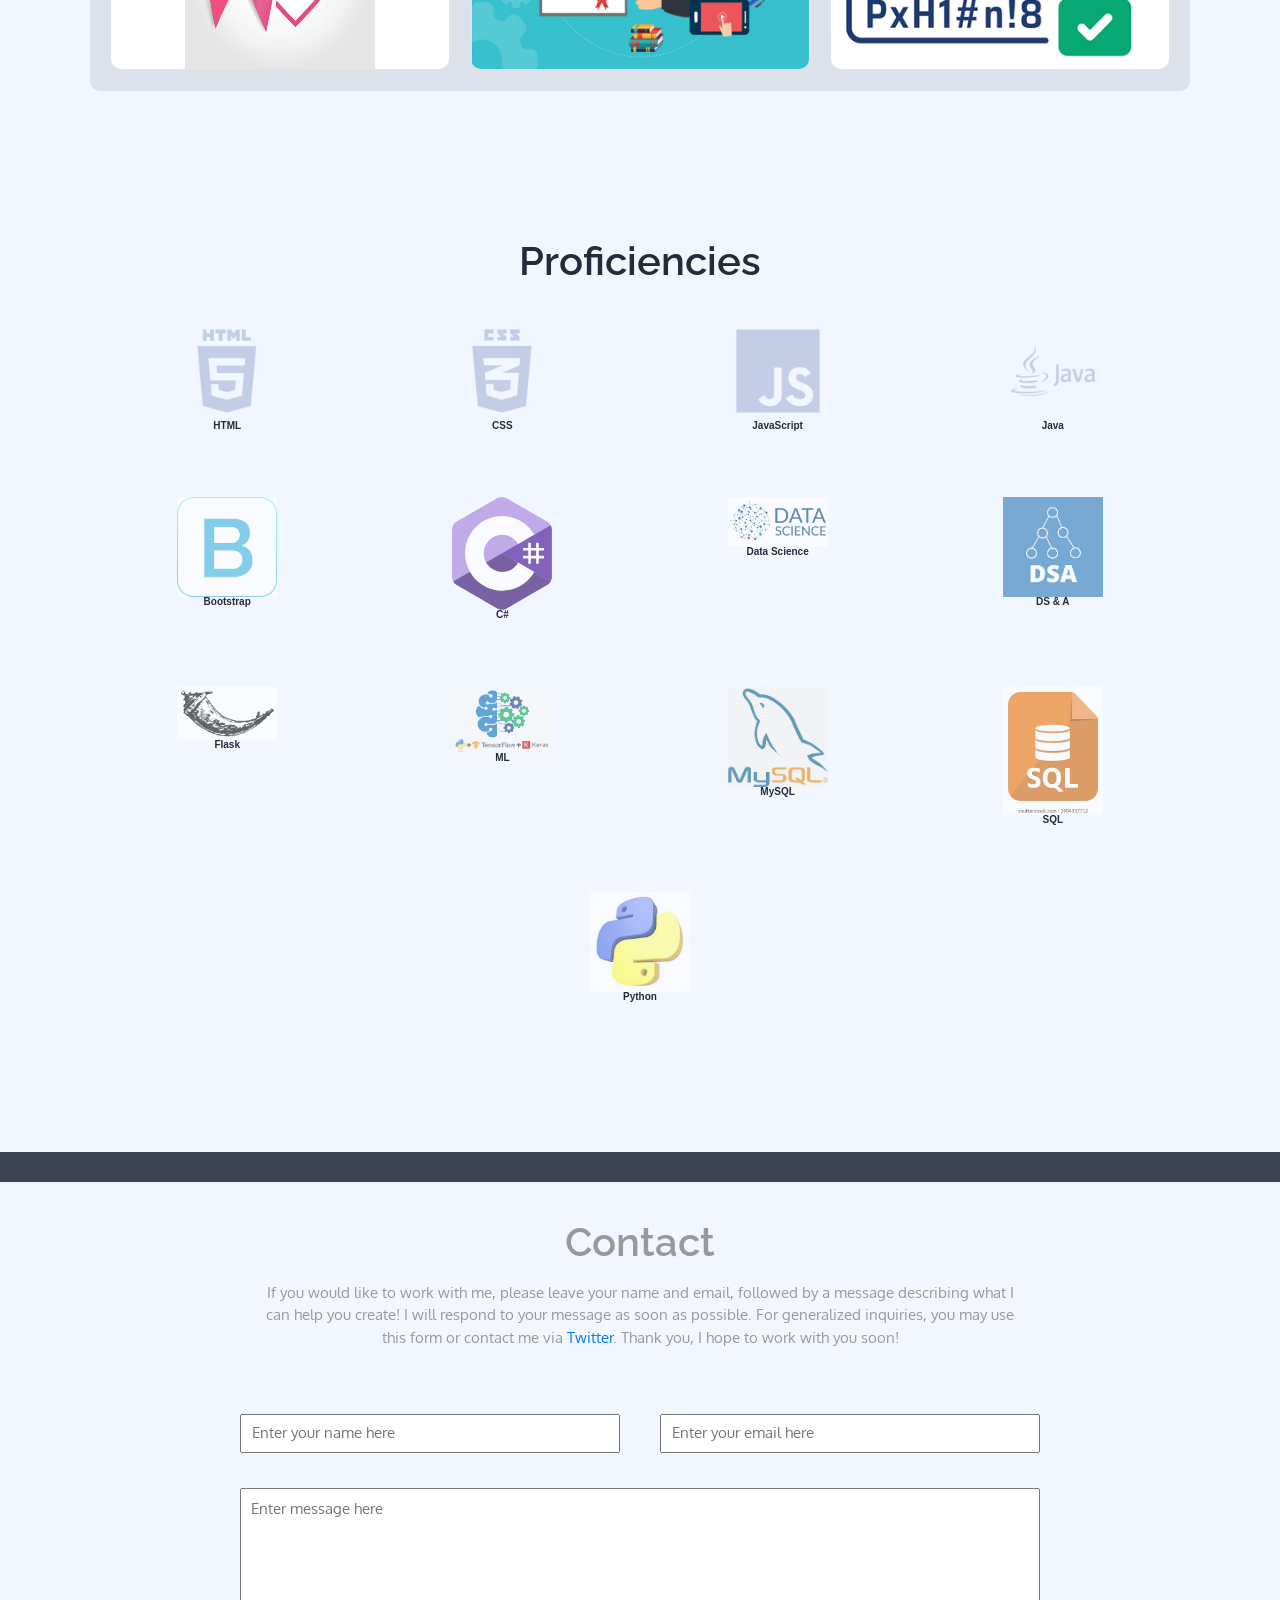
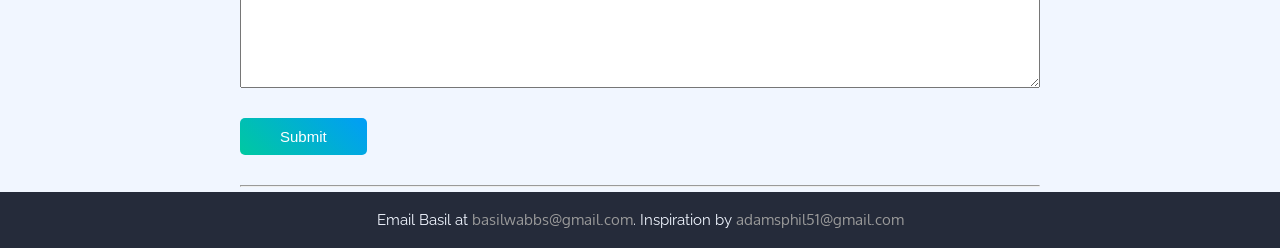
==== commit 10349893: "Updating education status" ====
--- a/index.html
+++ b/index.html
@@ -151,8 +151,8 @@
     <section id="about" class="about spacing">
         <div class="about-container">
             <div class="about-text">
-                <h2 class="about-title">I'm a Computer Scientist <br class="break">from Kenya.</h2>
-                <p class="about-info">Hello, my name is Wabuko! I'm a Computer Science Student with a passion for Software Development. I have over 2 years of experience building applications using various programming languages. I spend my time developing websites for clients who want to bring their web presence to the next level! I'd love to work with you and build out the website you've always wanted. If you are interested in working with me, please reach out to me through the contact form on the bottom of this website, or feel free to message me via <a id="keimmdk" href="https://x.com/WabukoWabby/">Twitter</a> or <a id="keimmdk" href="https://www.linkedin.com/in/wabuko-wabuko-431669209/">LinkedIn</a>. While I am now accepting new clients to work with, I am also interested in joining a development team as a Full-Stack Software Engineer, Data Scientist and Machine Learning expert. Thanks for reading!</p>
+                <h2 class="about-title">I'm a Computer Scientist <br class="break">from Nairobi, Kenya.</h2>
+                <p class="about-info">Hello, my name is Wabuko! I'm a Computer Scientist with a passion for Software Development, Machine Learning Data Science and Artificial Intelligence. I have over 3 years of experience building applications using various programming languages. I spend my time developing websites for clients who want to bring their web presence to the next level! I'd love to work with you and build out the website you've always wanted. If you are interested in working with me, please reach out to me through the contact form on the bottom of this website, or feel free to message me via <a id="keimmdk" href="https://x.com/WabukoWabby/">Twitter</a> or <a id="keimmdk" href="https://www.linkedin.com/in/wabuko-wabuko-431669209/">LinkedIn</a>. While I am now accepting new clients to work with, I am also interested in joining a development team as a Full-Stack Software Engineer, Data Scientist and Machine Learning expert. Thanks for reading!</p>
             </div>
             <div class="about-image">
                 <img id="wabuko-image" src="assets/images/IMG_20211107_135535.jpg" alt="image of Wabuko Basil">
